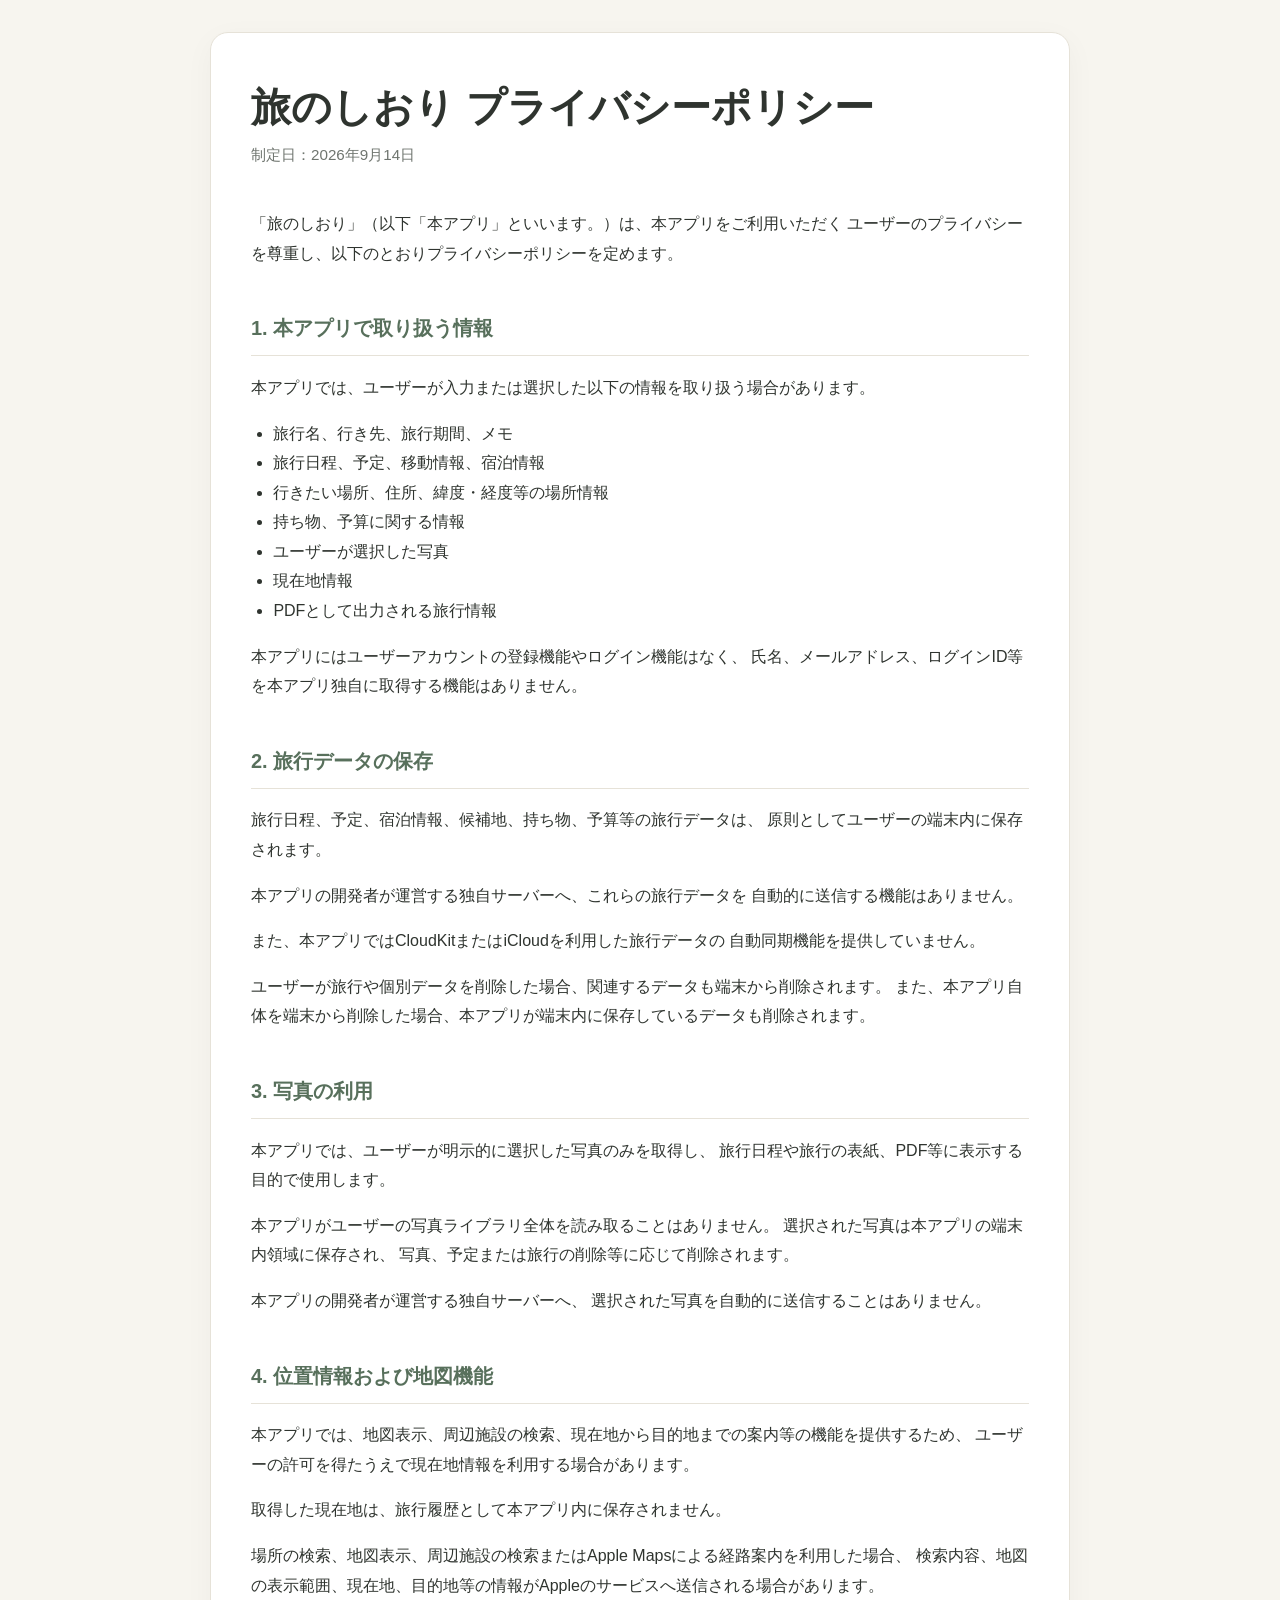
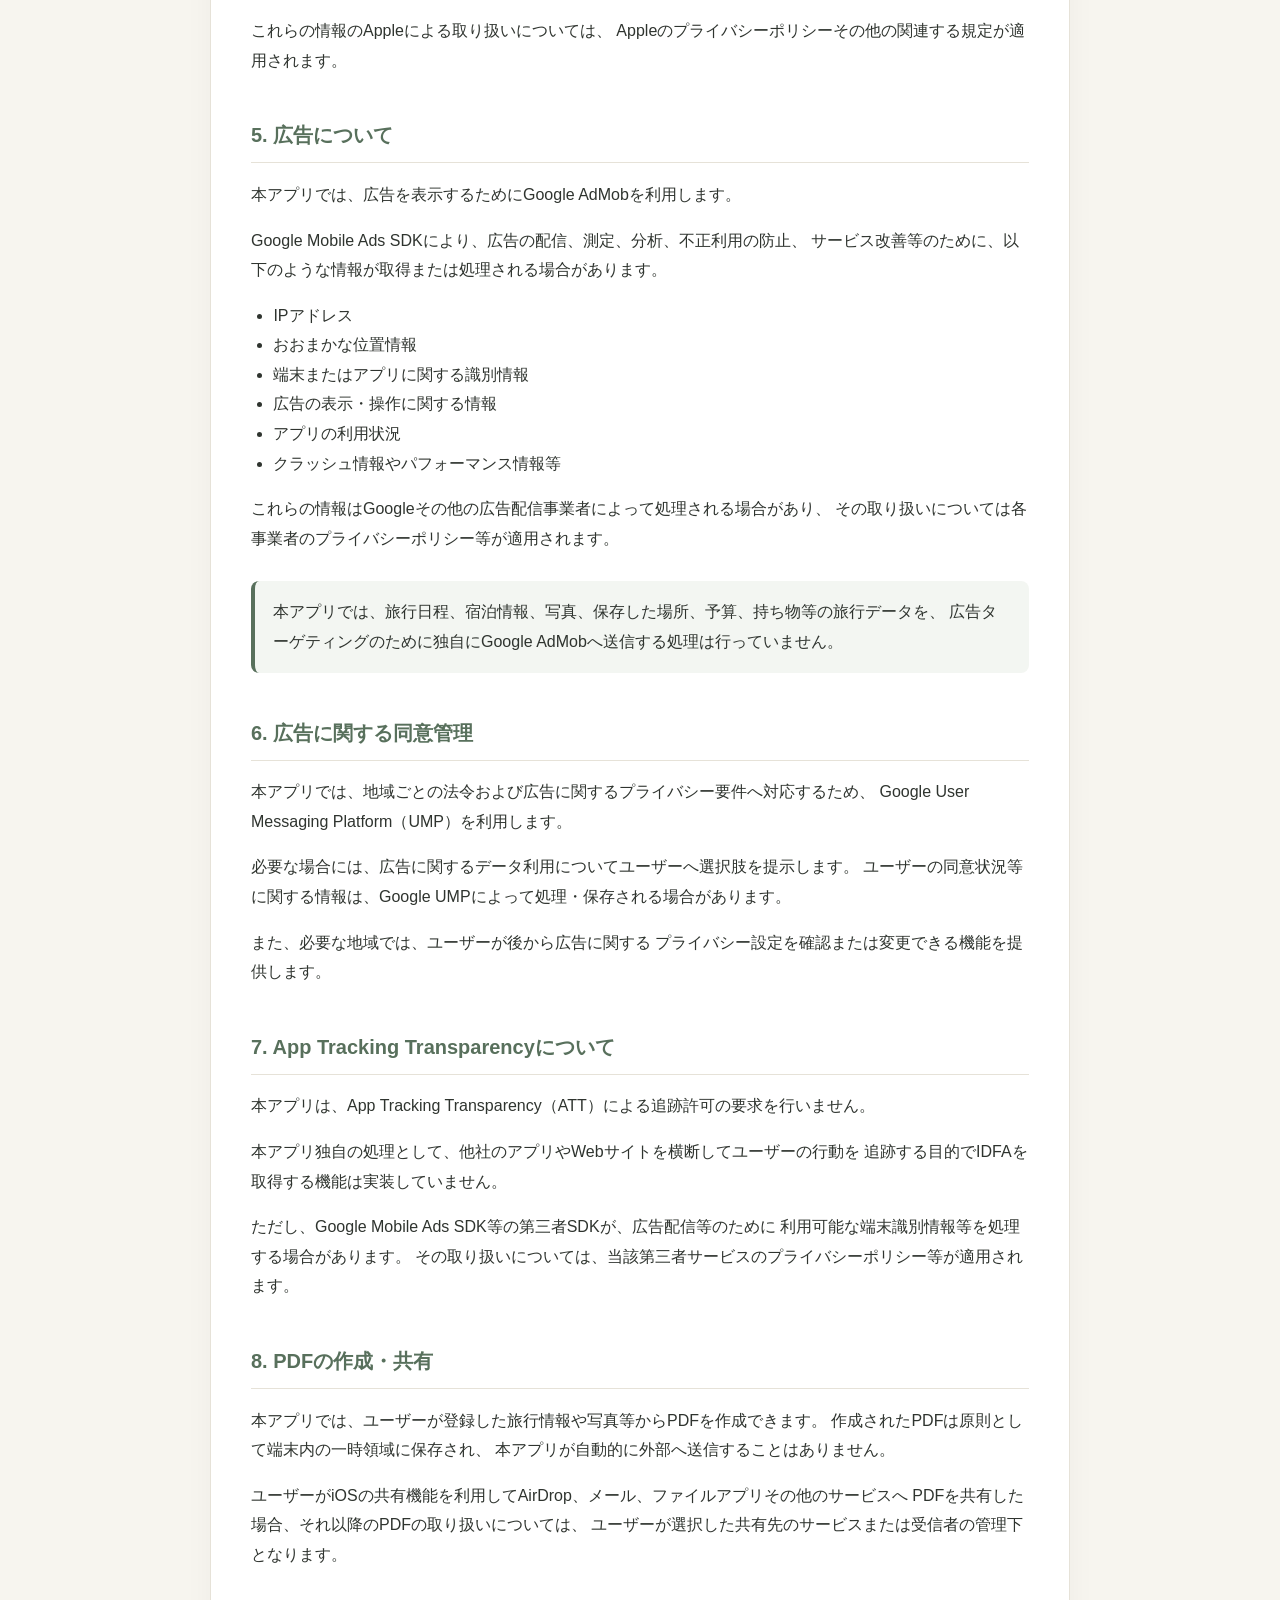
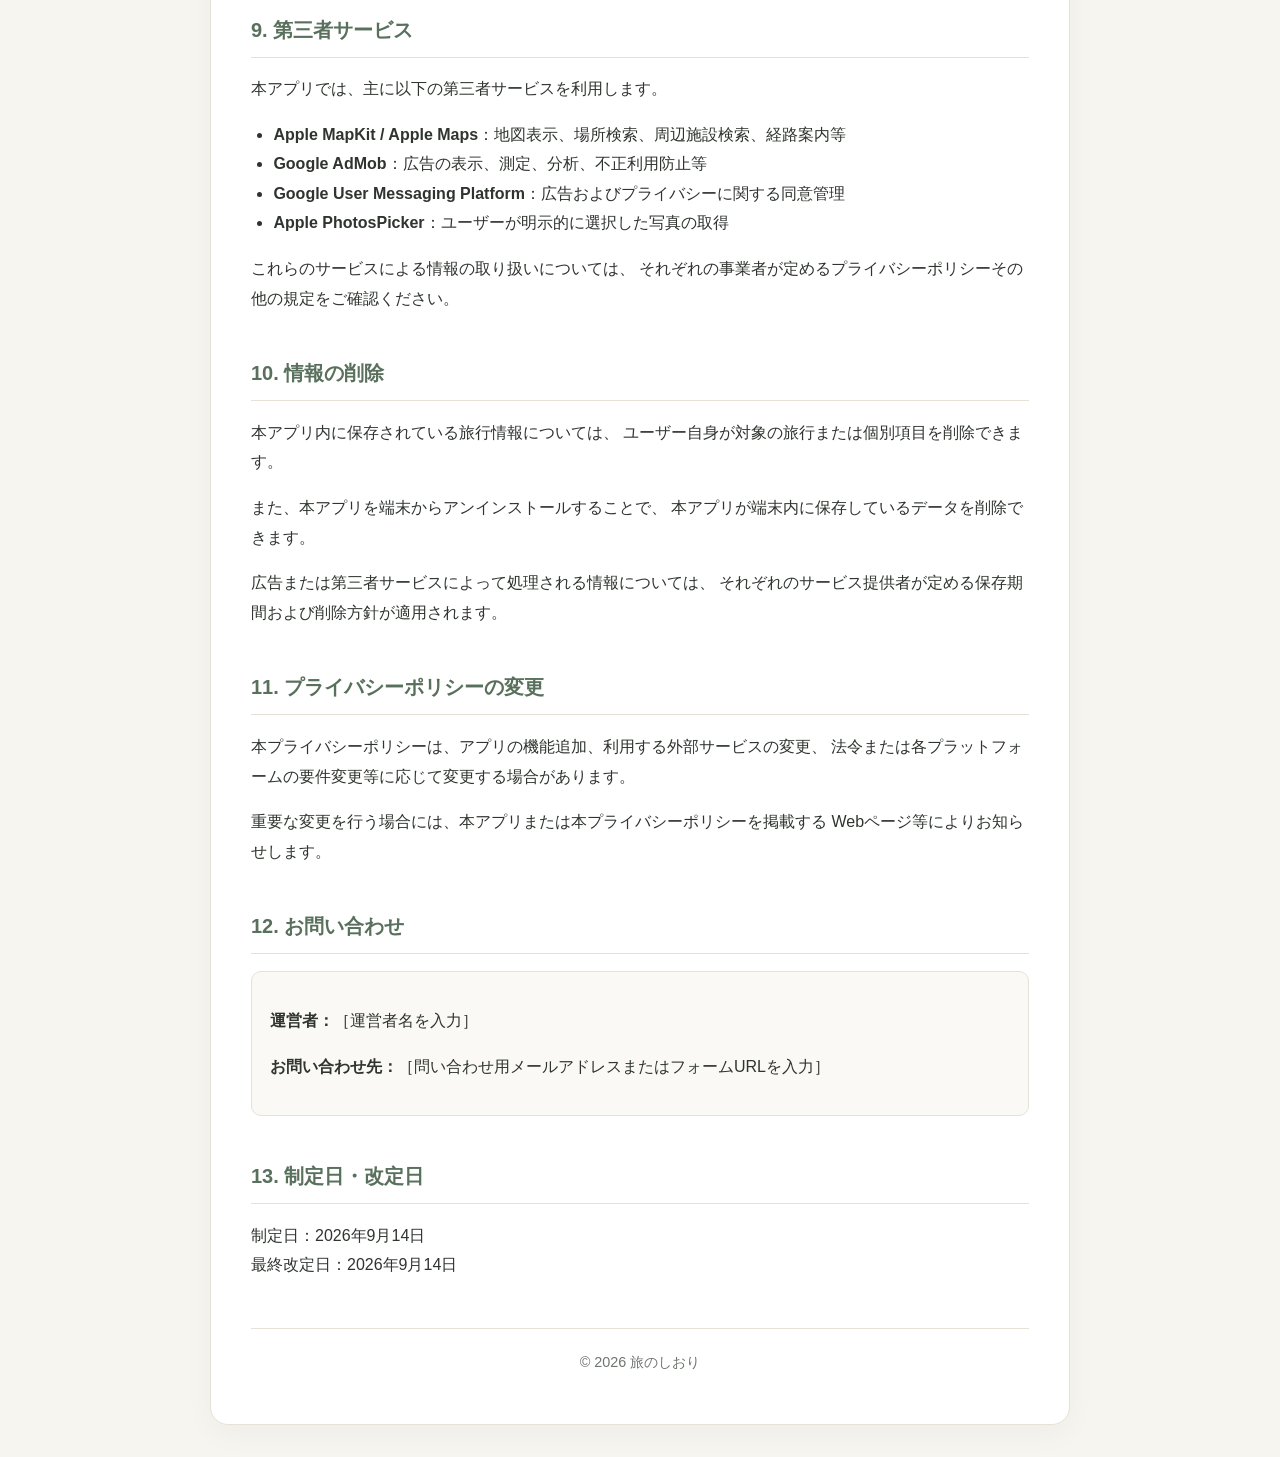
==== index.html @ a2cb7fc1 "Rename indx.html to index.html" ====
<!DOCTYPE html>
<html lang="ja">
<head>
  <meta charset="UTF-8" />
  <meta name="viewport" content="width=device-width, initial-scale=1.0" />
  <meta name="description" content="旅のしおり プライバシーポリシー" />
  <title>旅のしおり - プライバシーポリシー</title>
  <style>
    :root {
      --bg: #f7f5ef;
      --paper: #ffffff;
      --text: #2f342f;
      --muted: #6f756f;
      --accent: #58705c;
      --border: #e6e2d8;
    }

    * {
      box-sizing: border-box;
    }

    body {
      margin: 0;
      padding: 32px 16px;
      background: var(--bg);
      color: var(--text);
      font-family:
        -apple-system, BlinkMacSystemFont, "Hiragino Sans", "Yu Gothic",
        "YuGothic", "Noto Sans JP", sans-serif;
      line-height: 1.85;
    }

    main {
      max-width: 860px;
      margin: 0 auto;
      padding: 48px 40px;
      background: var(--paper);
      border: 1px solid var(--border);
      border-radius: 18px;
      box-shadow: 0 8px 30px rgba(0, 0, 0, 0.04);
    }

    h1 {
      margin-top: 0;
      margin-bottom: 8px;
      font-size: clamp(1.8rem, 4vw, 2.5rem);
      line-height: 1.3;
    }

    .subtitle {
      margin-top: 0;
      margin-bottom: 40px;
      color: var(--muted);
      font-size: 0.95rem;
    }

    h2 {
      margin-top: 42px;
      padding-bottom: 8px;
      border-bottom: 1px solid var(--border);
      color: var(--accent);
      font-size: 1.25rem;
    }

    p, li {
      font-size: 1rem;
    }

    ul {
      padding-left: 1.4rem;
    }

    .notice {
      margin: 28px 0;
      padding: 16px 18px;
      background: #f3f6f2;
      border-left: 4px solid var(--accent);
      border-radius: 8px;
    }

    .contact {
      padding: 18px;
      background: #faf9f6;
      border: 1px solid var(--border);
      border-radius: 10px;
    }

    footer {
      margin-top: 48px;
      padding-top: 20px;
      border-top: 1px solid var(--border);
      color: var(--muted);
      font-size: 0.9rem;
      text-align: center;
    }

    a {
      color: var(--accent);
      overflow-wrap: anywhere;
    }

    @media (max-width: 640px) {
      body {
        padding: 0;
        background: var(--paper);
      }

      main {
        padding: 32px 20px;
        border: none;
        border-radius: 0;
        box-shadow: none;
      }
    }
  </style>
</head>
<body>
  <main>
    <h1>旅のしおり プライバシーポリシー</h1>
    <p class="subtitle">制定日：2026年9月14日</p>

    <p>
      「旅のしおり」（以下「本アプリ」といいます。）は、本アプリをご利用いただく
      ユーザーのプライバシーを尊重し、以下のとおりプライバシーポリシーを定めます。
    </p>

    <h2>1. 本アプリで取り扱う情報</h2>
    <p>本アプリでは、ユーザーが入力または選択した以下の情報を取り扱う場合があります。</p>
    <ul>
      <li>旅行名、行き先、旅行期間、メモ</li>
      <li>旅行日程、予定、移動情報、宿泊情報</li>
      <li>行きたい場所、住所、緯度・経度等の場所情報</li>
      <li>持ち物、予算に関する情報</li>
      <li>ユーザーが選択した写真</li>
      <li>現在地情報</li>
      <li>PDFとして出力される旅行情報</li>
    </ul>
    <p>
      本アプリにはユーザーアカウントの登録機能やログイン機能はなく、
      氏名、メールアドレス、ログインID等を本アプリ独自に取得する機能はありません。
    </p>

    <h2>2. 旅行データの保存</h2>
    <p>
      旅行日程、予定、宿泊情報、候補地、持ち物、予算等の旅行データは、
      原則としてユーザーの端末内に保存されます。
    </p>
    <p>
      本アプリの開発者が運営する独自サーバーへ、これらの旅行データを
      自動的に送信する機能はありません。
    </p>
    <p>
      また、本アプリではCloudKitまたはiCloudを利用した旅行データの
      自動同期機能を提供していません。
    </p>
    <p>
      ユーザーが旅行や個別データを削除した場合、関連するデータも端末から削除されます。
      また、本アプリ自体を端末から削除した場合、本アプリが端末内に保存しているデータも削除されます。
    </p>

    <h2>3. 写真の利用</h2>
    <p>
      本アプリでは、ユーザーが明示的に選択した写真のみを取得し、
      旅行日程や旅行の表紙、PDF等に表示する目的で使用します。
    </p>
    <p>
      本アプリがユーザーの写真ライブラリ全体を読み取ることはありません。
      選択された写真は本アプリの端末内領域に保存され、
      写真、予定または旅行の削除等に応じて削除されます。
    </p>
    <p>
      本アプリの開発者が運営する独自サーバーへ、
      選択された写真を自動的に送信することはありません。
    </p>

    <h2>4. 位置情報および地図機能</h2>
    <p>
      本アプリでは、地図表示、周辺施設の検索、現在地から目的地までの案内等の機能を提供するため、
      ユーザーの許可を得たうえで現在地情報を利用する場合があります。
    </p>
    <p>
      取得した現在地は、旅行履歴として本アプリ内に保存されません。
    </p>
    <p>
      場所の検索、地図表示、周辺施設の検索またはApple Mapsによる経路案内を利用した場合、
      検索内容、地図の表示範囲、現在地、目的地等の情報がAppleのサービスへ送信される場合があります。
    </p>
    <p>
      これらの情報のAppleによる取り扱いについては、
      Appleのプライバシーポリシーその他の関連する規定が適用されます。
    </p>

    <h2>5. 広告について</h2>
    <p>
      本アプリでは、広告を表示するためにGoogle AdMobを利用します。
    </p>
    <p>
      Google Mobile Ads SDKにより、広告の配信、測定、分析、不正利用の防止、
      サービス改善等のために、以下のような情報が取得または処理される場合があります。
    </p>
    <ul>
      <li>IPアドレス</li>
      <li>おおまかな位置情報</li>
      <li>端末またはアプリに関する識別情報</li>
      <li>広告の表示・操作に関する情報</li>
      <li>アプリの利用状況</li>
      <li>クラッシュ情報やパフォーマンス情報等</li>
    </ul>
    <p>
      これらの情報はGoogleその他の広告配信事業者によって処理される場合があり、
      その取り扱いについては各事業者のプライバシーポリシー等が適用されます。
    </p>

    <div class="notice">
      本アプリでは、旅行日程、宿泊情報、写真、保存した場所、予算、持ち物等の旅行データを、
      広告ターゲティングのために独自にGoogle AdMobへ送信する処理は行っていません。
    </div>

    <h2>6. 広告に関する同意管理</h2>
    <p>
      本アプリでは、地域ごとの法令および広告に関するプライバシー要件へ対応するため、
      Google User Messaging Platform（UMP）を利用します。
    </p>
    <p>
      必要な場合には、広告に関するデータ利用についてユーザーへ選択肢を提示します。
      ユーザーの同意状況等に関する情報は、Google UMPによって処理・保存される場合があります。
    </p>
    <p>
      また、必要な地域では、ユーザーが後から広告に関する
      プライバシー設定を確認または変更できる機能を提供します。
    </p>

    <h2>7. App Tracking Transparencyについて</h2>
    <p>
      本アプリは、App Tracking Transparency（ATT）による追跡許可の要求を行いません。
    </p>
    <p>
      本アプリ独自の処理として、他社のアプリやWebサイトを横断してユーザーの行動を
      追跡する目的でIDFAを取得する機能は実装していません。
    </p>
    <p>
      ただし、Google Mobile Ads SDK等の第三者SDKが、広告配信等のために
      利用可能な端末識別情報等を処理する場合があります。
      その取り扱いについては、当該第三者サービスのプライバシーポリシー等が適用されます。
    </p>

    <h2>8. PDFの作成・共有</h2>
    <p>
      本アプリでは、ユーザーが登録した旅行情報や写真等からPDFを作成できます。
      作成されたPDFは原則として端末内の一時領域に保存され、
      本アプリが自動的に外部へ送信することはありません。
    </p>
    <p>
      ユーザーがiOSの共有機能を利用してAirDrop、メール、ファイルアプリその他のサービスへ
      PDFを共有した場合、それ以降のPDFの取り扱いについては、
      ユーザーが選択した共有先のサービスまたは受信者の管理下となります。
    </p>

    <h2>9. 第三者サービス</h2>
    <p>本アプリでは、主に以下の第三者サービスを利用します。</p>
    <ul>
      <li><strong>Apple MapKit / Apple Maps</strong>：地図表示、場所検索、周辺施設検索、経路案内等</li>
      <li><strong>Google AdMob</strong>：広告の表示、測定、分析、不正利用防止等</li>
      <li><strong>Google User Messaging Platform</strong>：広告およびプライバシーに関する同意管理</li>
      <li><strong>Apple PhotosPicker</strong>：ユーザーが明示的に選択した写真の取得</li>
    </ul>
    <p>
      これらのサービスによる情報の取り扱いについては、
      それぞれの事業者が定めるプライバシーポリシーその他の規定をご確認ください。
    </p>

    <h2>10. 情報の削除</h2>
    <p>
      本アプリ内に保存されている旅行情報については、
      ユーザー自身が対象の旅行または個別項目を削除できます。
    </p>
    <p>
      また、本アプリを端末からアンインストールすることで、
      本アプリが端末内に保存しているデータを削除できます。
    </p>
    <p>
      広告または第三者サービスによって処理される情報については、
      それぞれのサービス提供者が定める保存期間および削除方針が適用されます。
    </p>

    <h2>11. プライバシーポリシーの変更</h2>
    <p>
      本プライバシーポリシーは、アプリの機能追加、利用する外部サービスの変更、
      法令または各プラットフォームの要件変更等に応じて変更する場合があります。
    </p>
    <p>
      重要な変更を行う場合には、本アプリまたは本プライバシーポリシーを掲載する
      Webページ等によりお知らせします。
    </p>

    <h2>12. お問い合わせ</h2>
    <div class="contact">
      <p><strong>運営者：</strong>［運営者名を入力］</p>
      <p><strong>お問い合わせ先：</strong>［問い合わせ用メールアドレスまたはフォームURLを入力］</p>
    </div>

    <h2>13. 制定日・改定日</h2>
    <p>
      制定日：2026年9月14日<br />
      最終改定日：2026年9月14日
    </p>

    <footer>
      © 2026 旅のしおり
    </footer>
  </main>
</body>
</html>
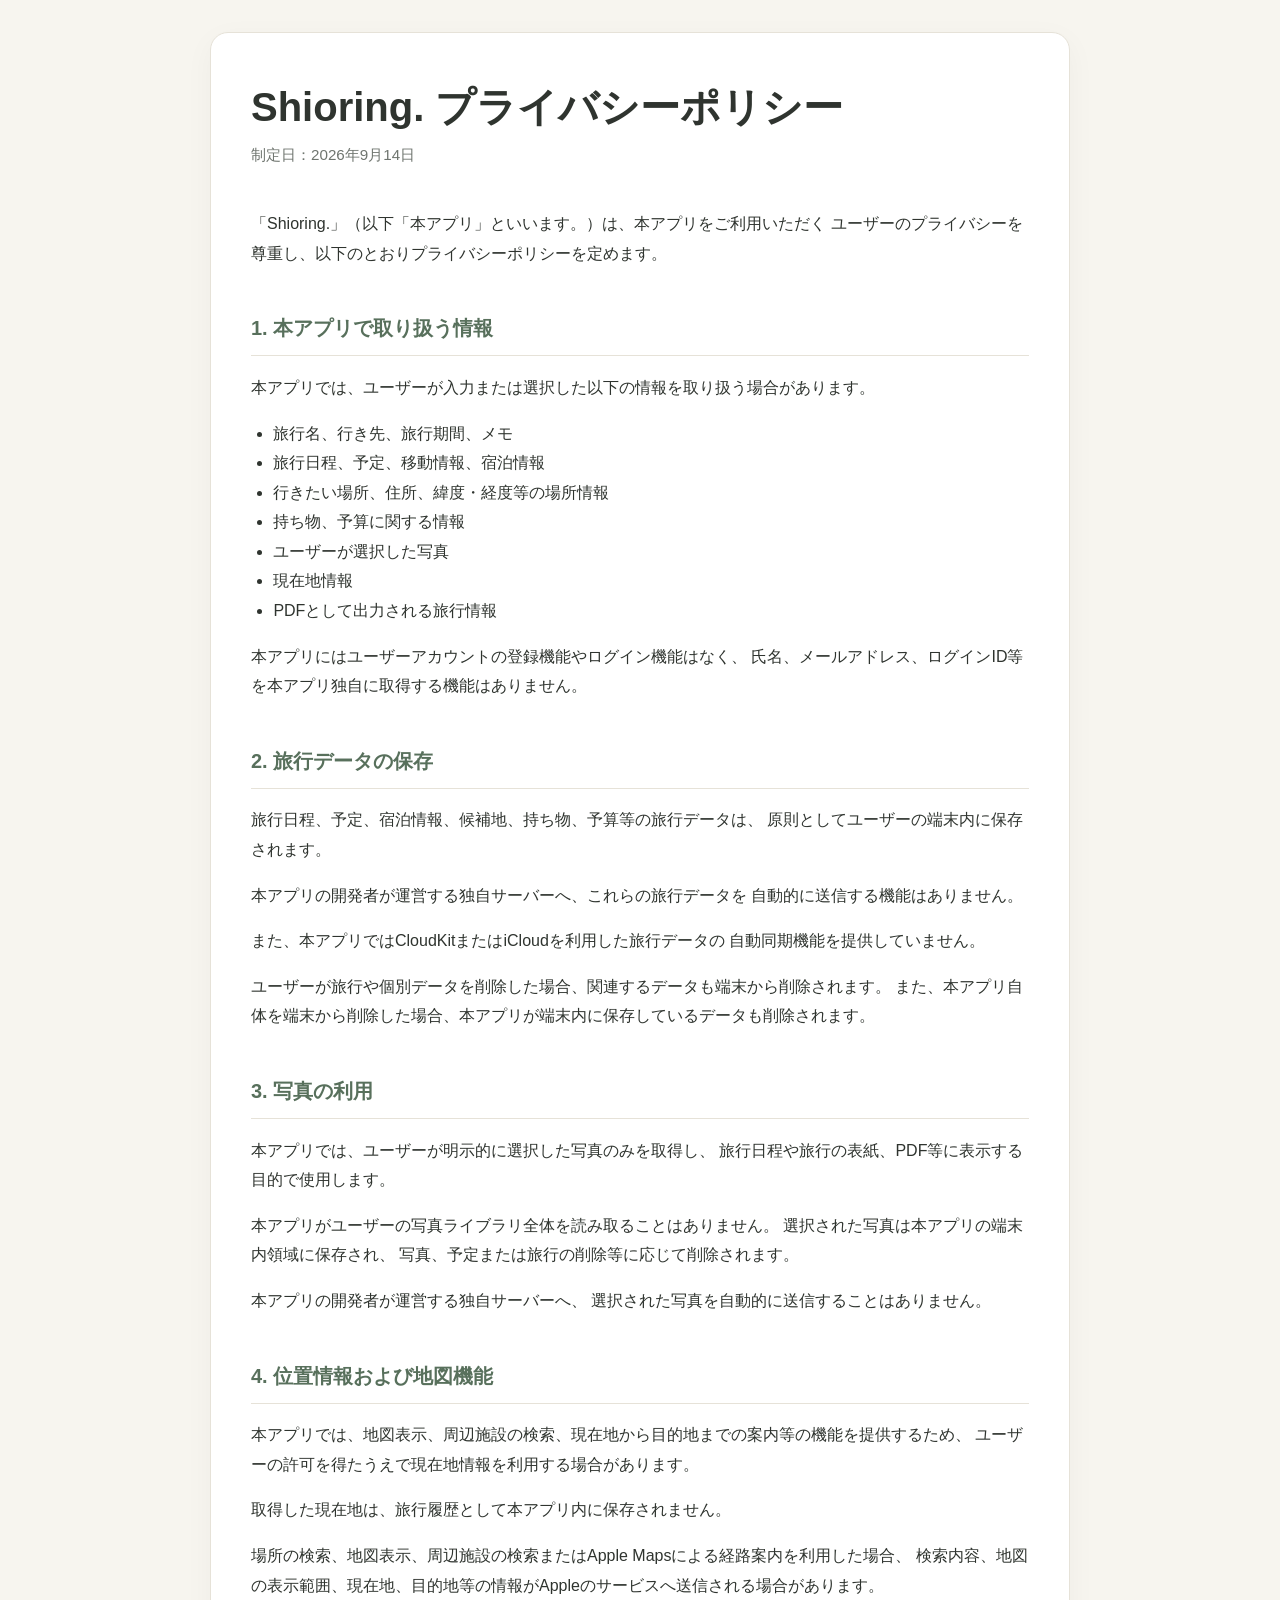
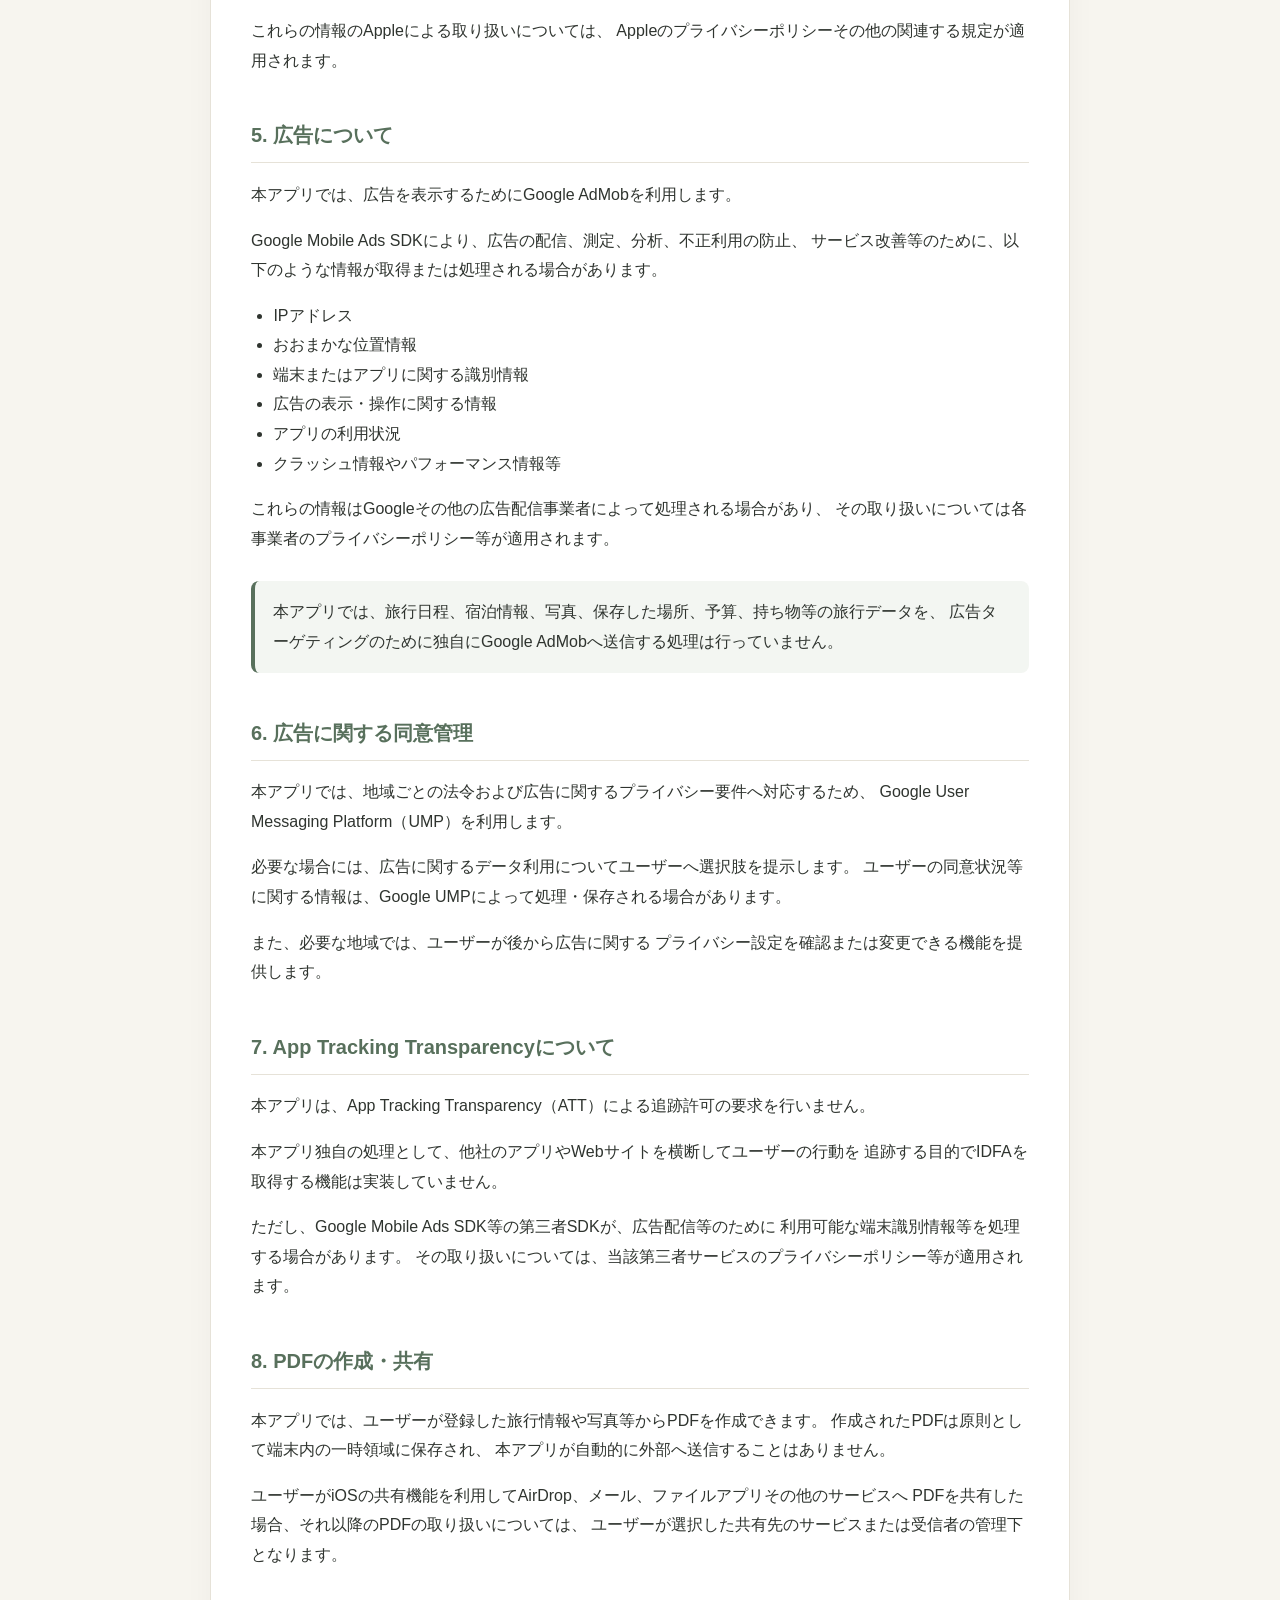
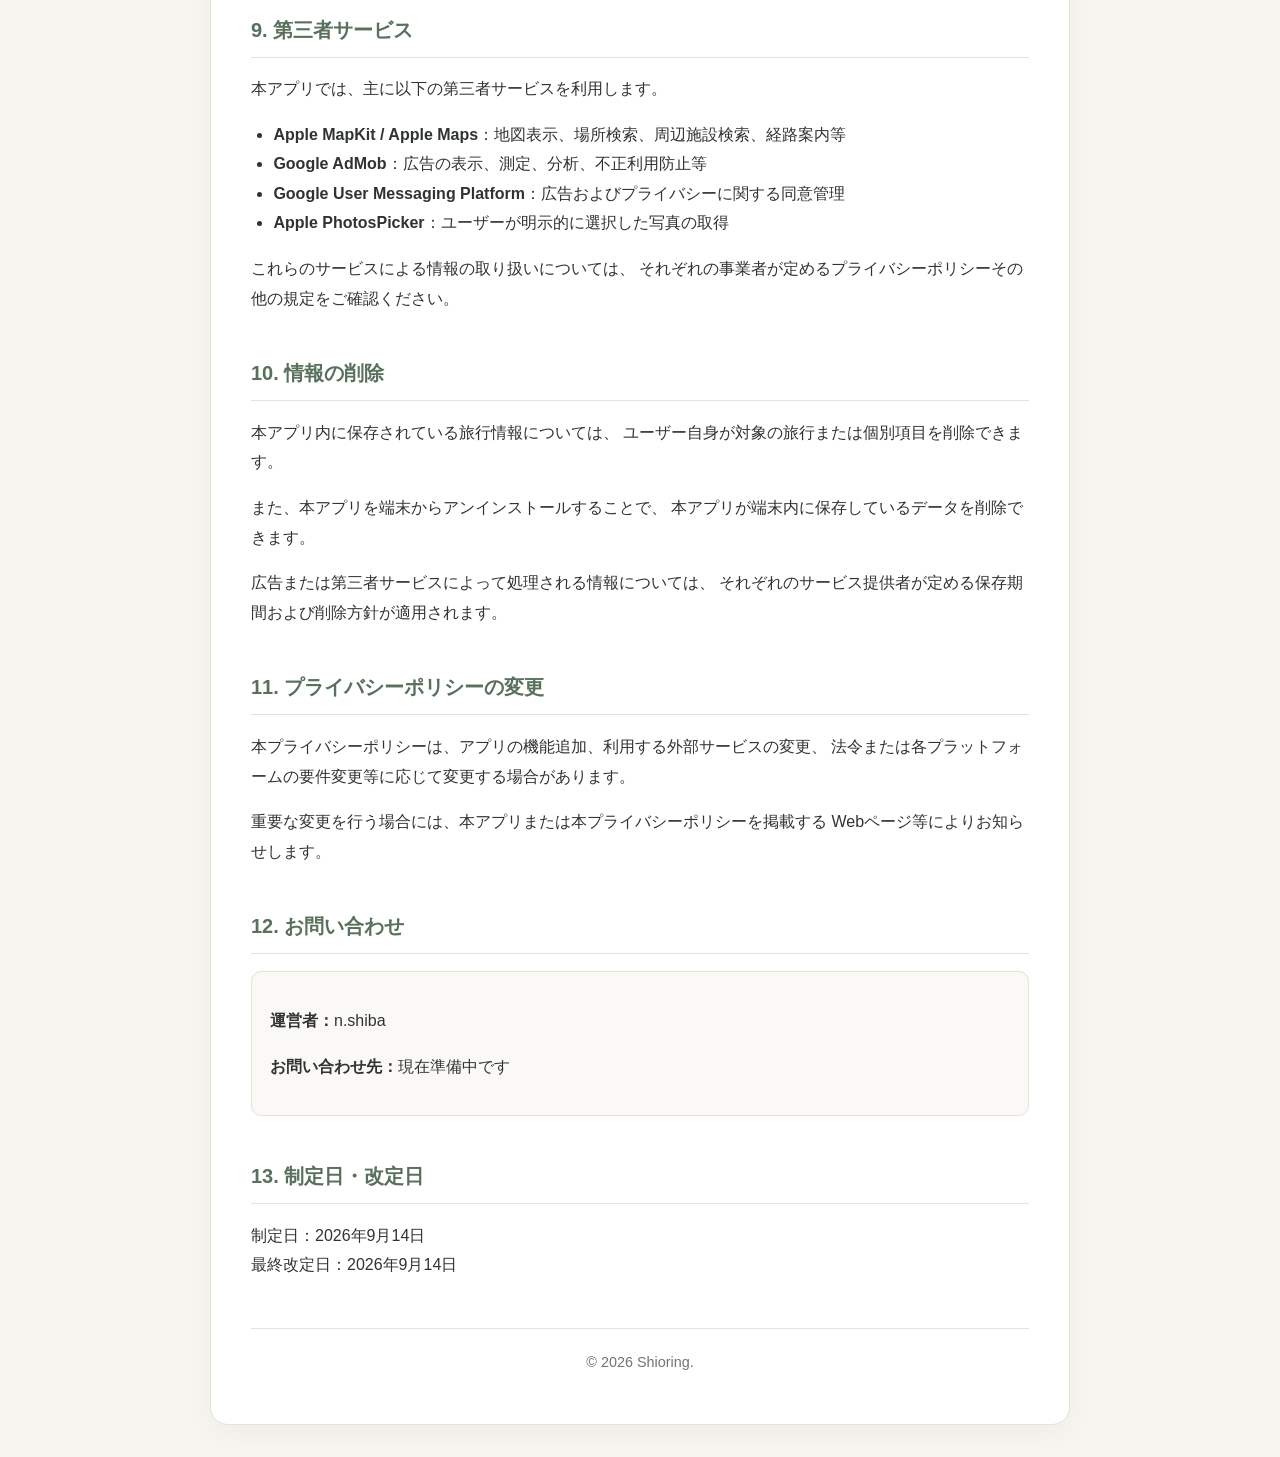
==== commit a94bdc5d: "Update index.html" ====
--- a/index.html
+++ b/index.html
@@ -3,8 +3,8 @@
 <head>
   <meta charset="UTF-8" />
   <meta name="viewport" content="width=device-width, initial-scale=1.0" />
-  <meta name="description" content="旅のしおり プライバシーポリシー" />
-  <title>旅のしおり - プライバシーポリシー</title>
+  <meta name="description" content="Shioring. プライバシーポリシー" />
+  <title>Shioring. - プライバシーポリシー</title>
   <style>
     :root {
       --bg: #f7f5ef;
@@ -116,11 +116,11 @@
 </head>
 <body>
   <main>
-    <h1>旅のしおり プライバシーポリシー</h1>
+    <h1>Shioring. プライバシーポリシー</h1>
     <p class="subtitle">制定日：2026年9月14日</p>
 
     <p>
-      「旅のしおり」（以下「本アプリ」といいます。）は、本アプリをご利用いただく
+      「Shioring.」（以下「本アプリ」といいます。）は、本アプリをご利用いただく
       ユーザーのプライバシーを尊重し、以下のとおりプライバシーポリシーを定めます。
     </p>
 
@@ -295,8 +295,8 @@
 
     <h2>12. お問い合わせ</h2>
     <div class="contact">
-      <p><strong>運営者：</strong>［運営者名を入力］</p>
-      <p><strong>お問い合わせ先：</strong>［問い合わせ用メールアドレスまたはフォームURLを入力］</p>
+      <p><strong>運営者：</strong>n.shiba</p>
+      <p><strong>お問い合わせ先：</strong>現在準備中です</p>
     </div>
 
     <h2>13. 制定日・改定日</h2>
@@ -306,7 +306,7 @@
     </p>
 
     <footer>
-      © 2026 旅のしおり
+      © 2026 Shioring.
     </footer>
   </main>
 </body>
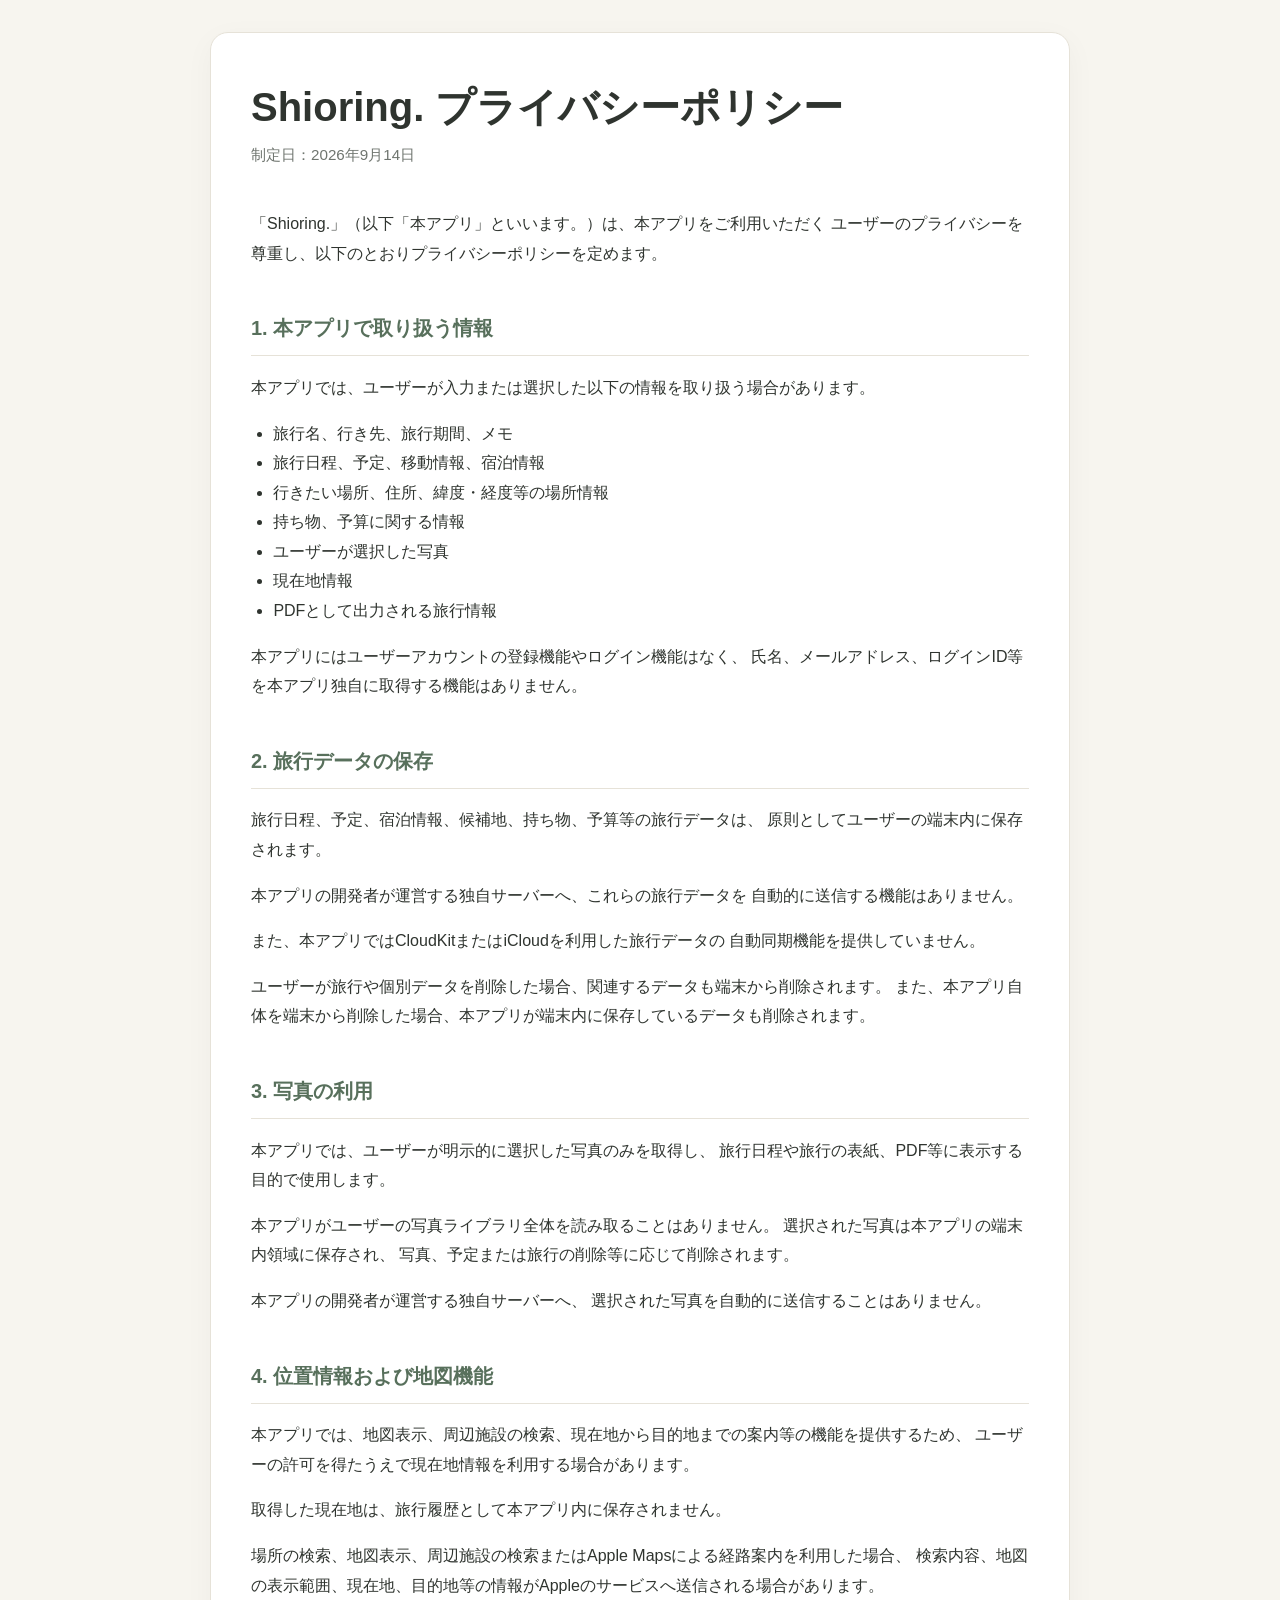
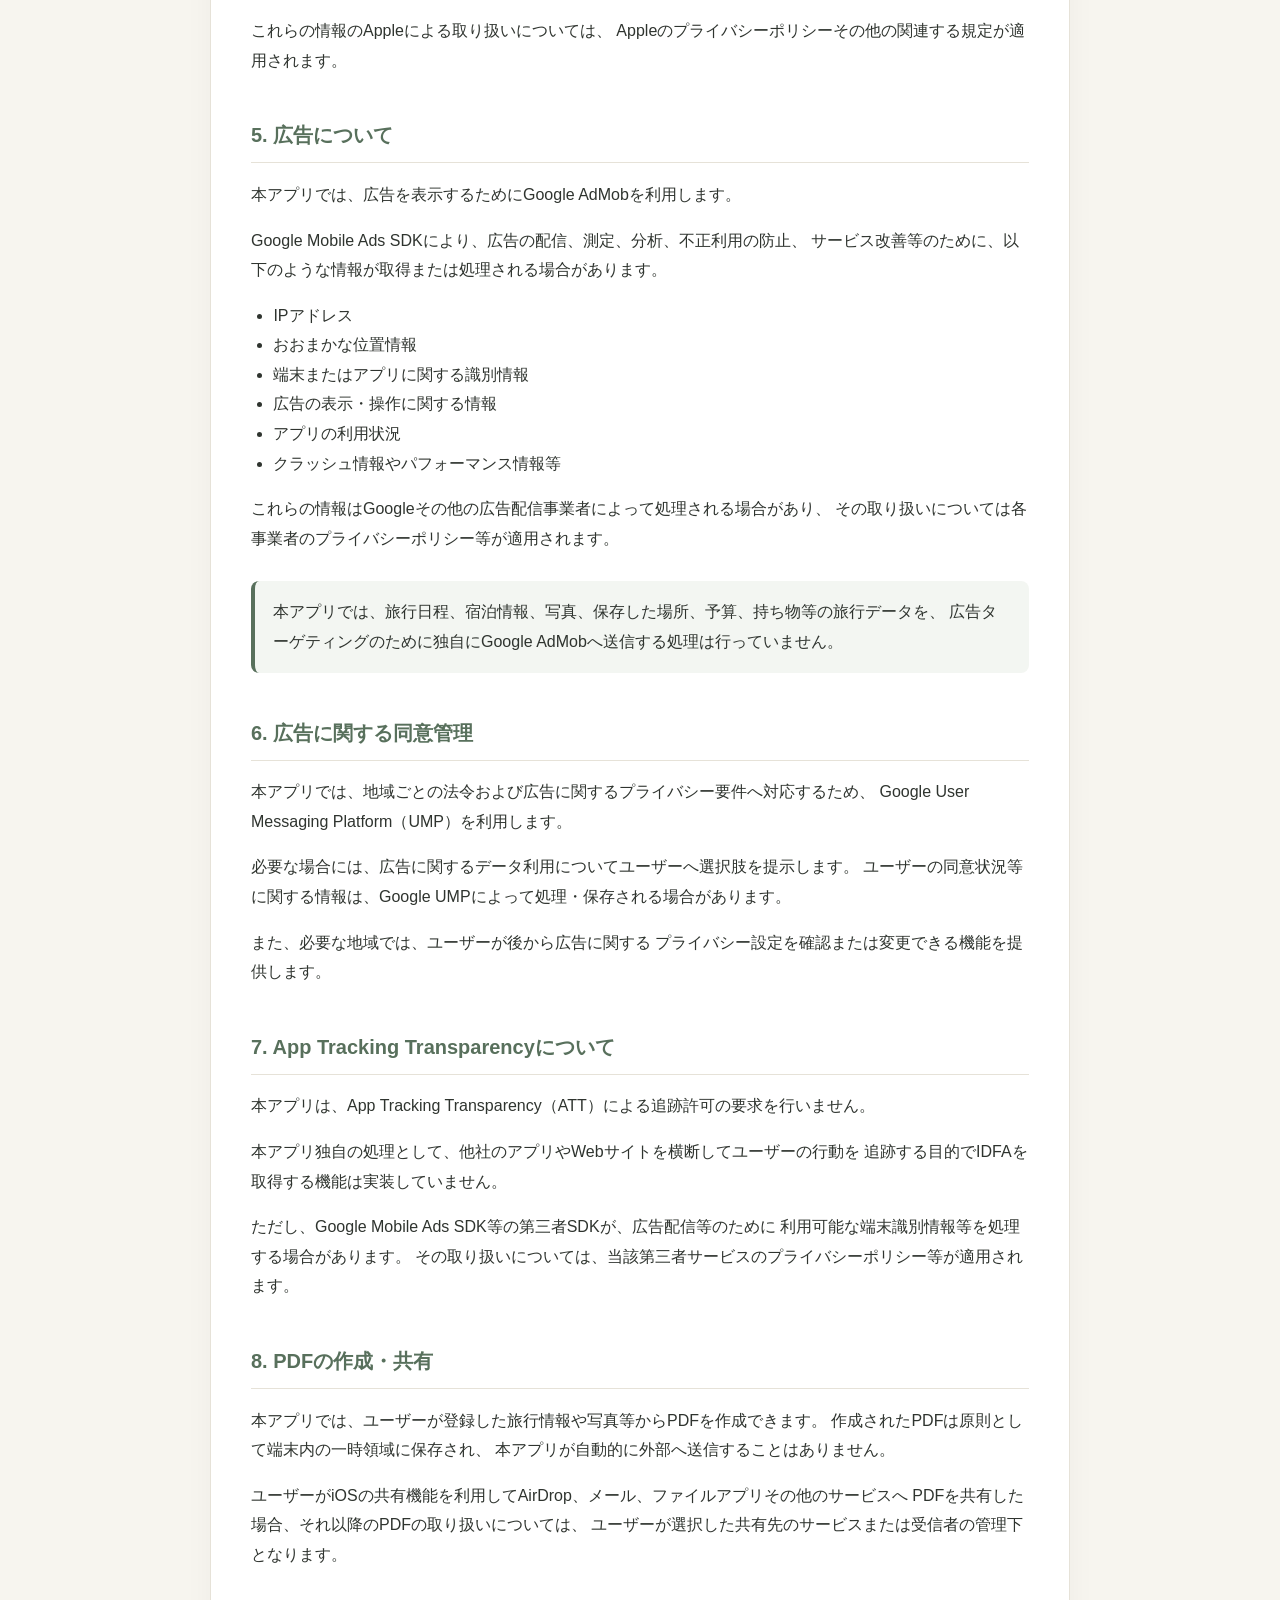
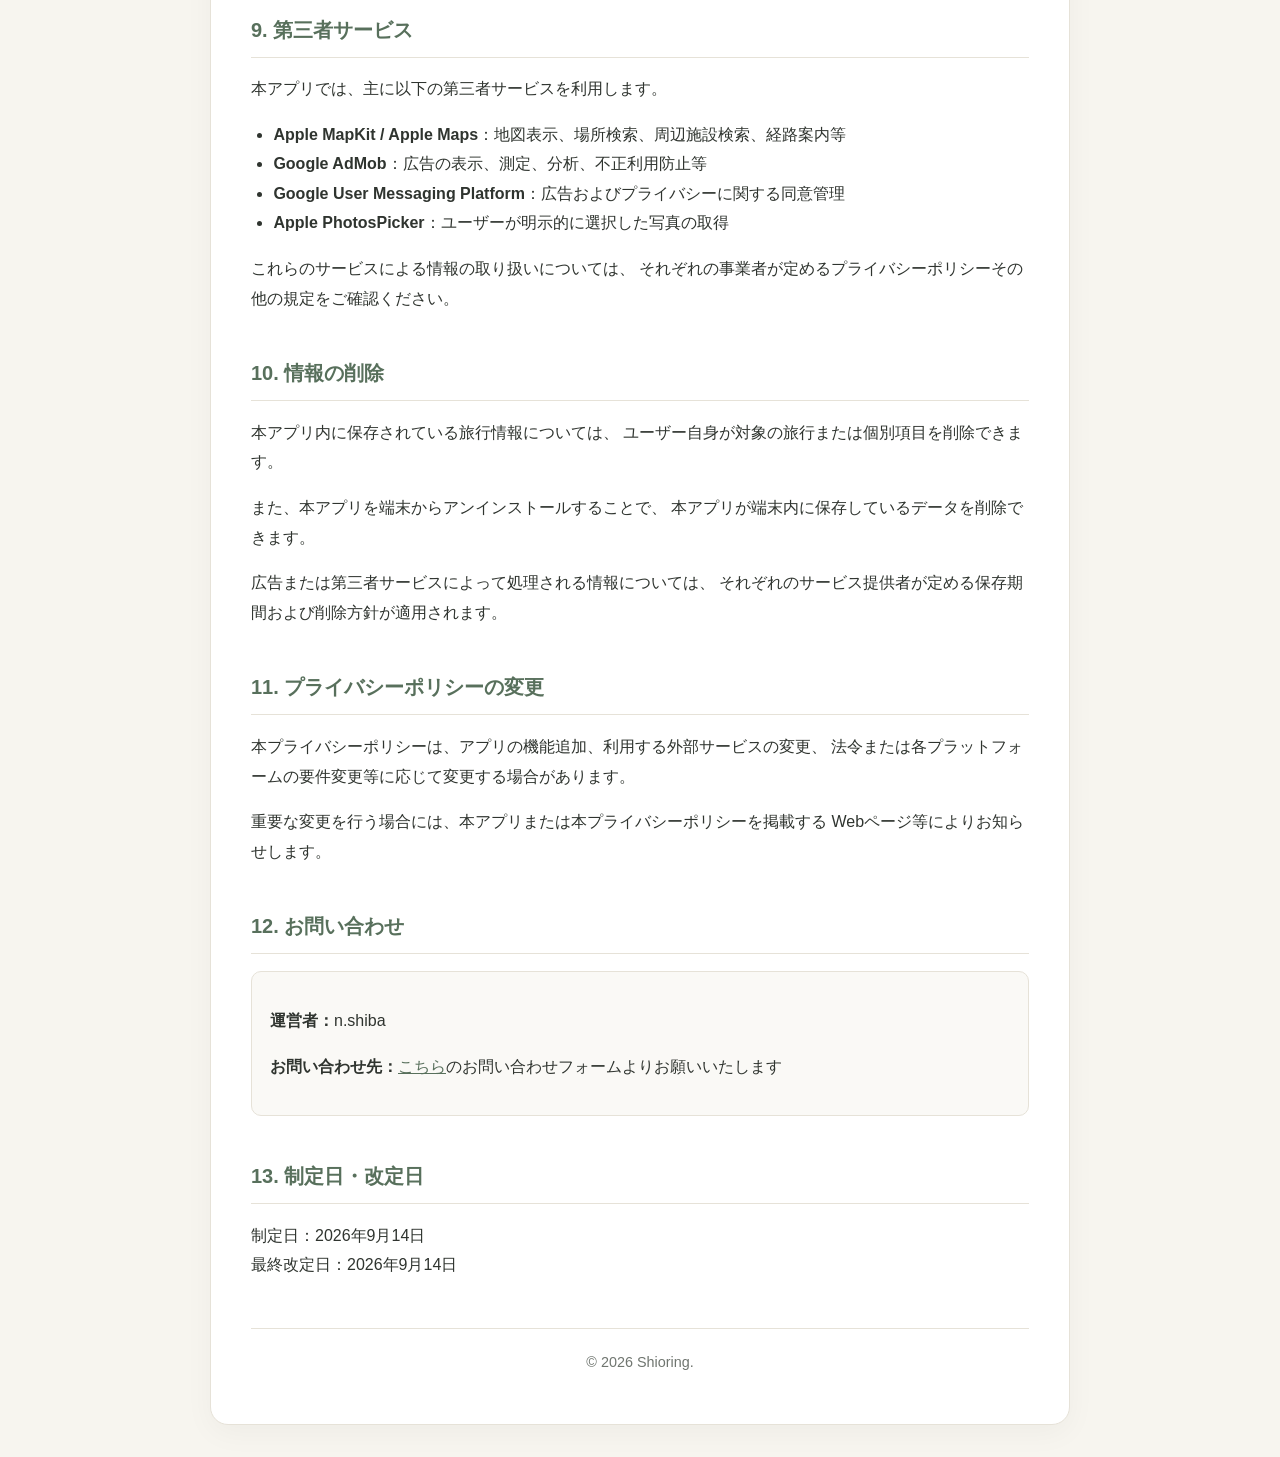
==== commit 7c8db1b2: "Update index.html" ====
--- a/index.html
+++ b/index.html
@@ -296,7 +296,7 @@
     <h2>12. お問い合わせ</h2>
     <div class="contact">
       <p><strong>運営者：</strong>n.shiba</p>
-      <p><strong>お問い合わせ先：</strong>現在準備中です</p>
+      <p><strong>お問い合わせ先：</strong><a href = "https://forms.gle/FpGztPyjctVfesUS7">こちら</a>のお問い合わせフォームよりお願いいたします</p>
     </div>
 
     <h2>13. 制定日・改定日</h2>
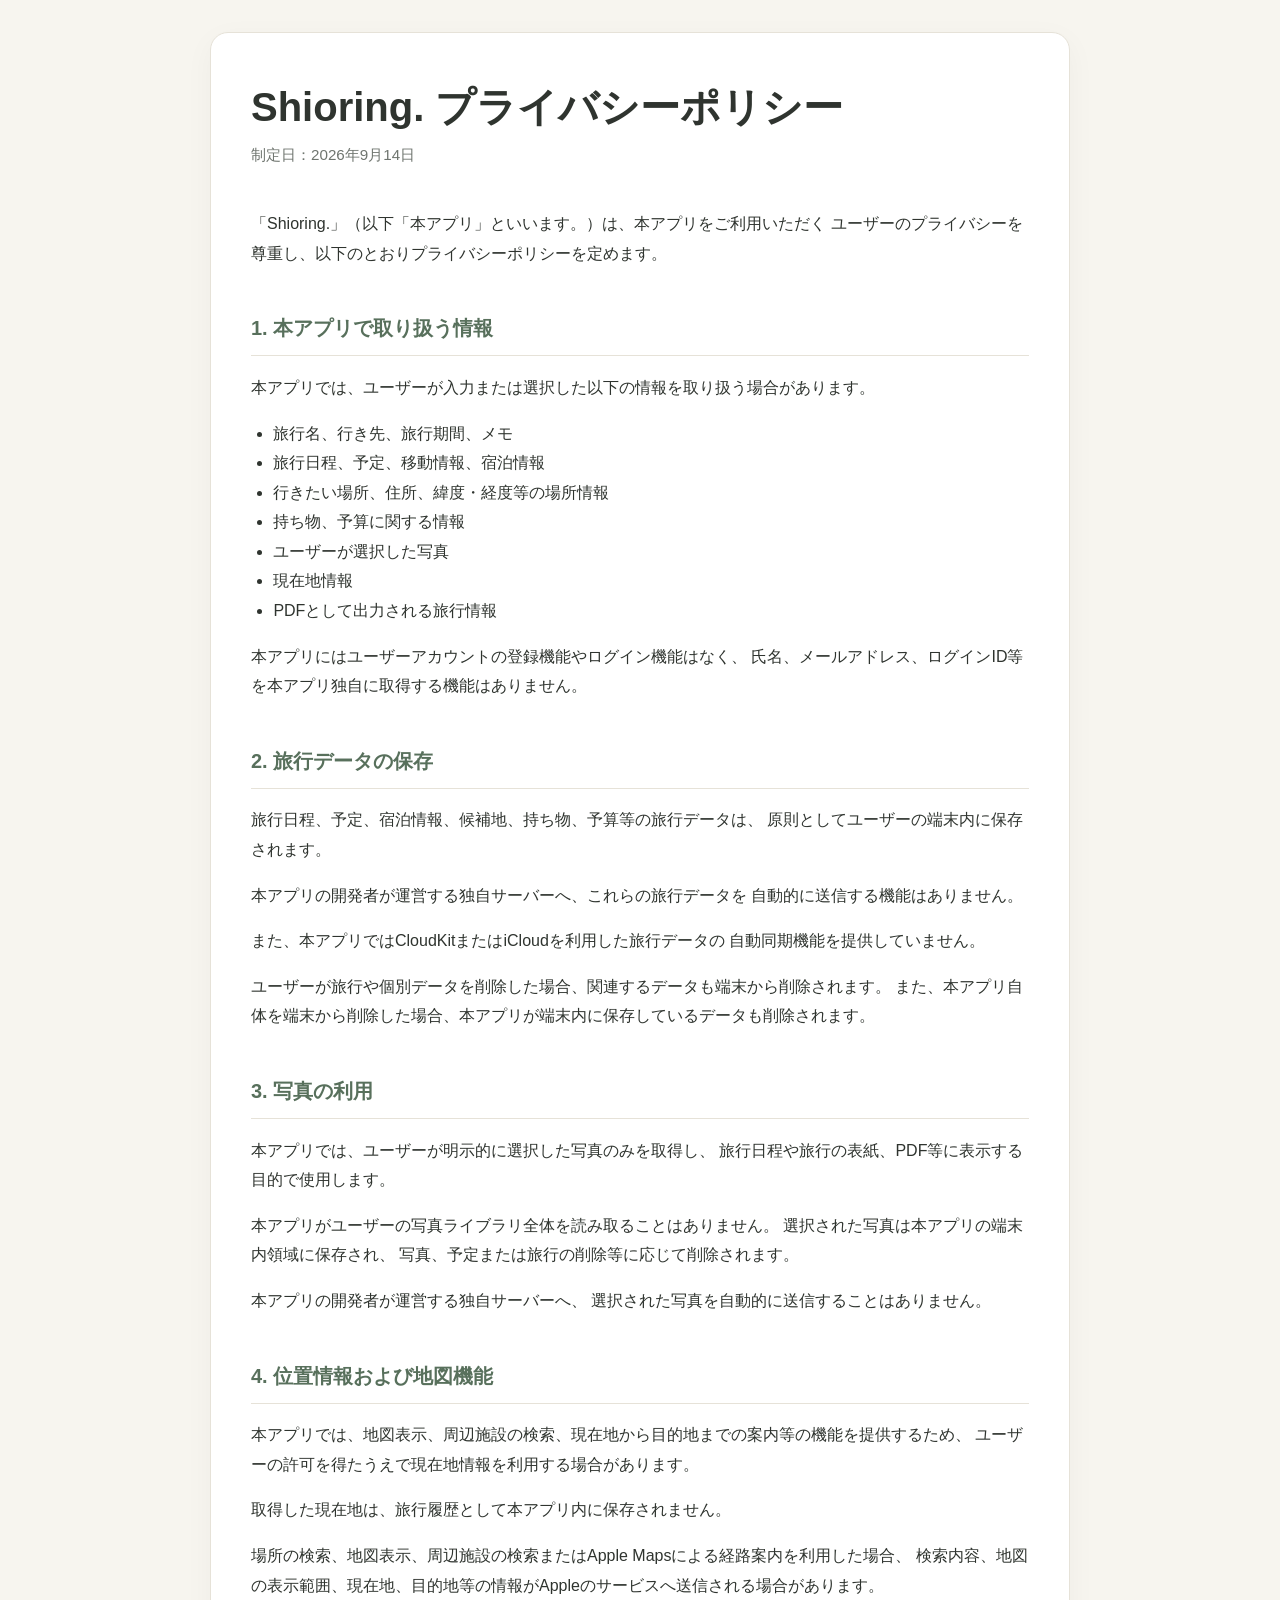
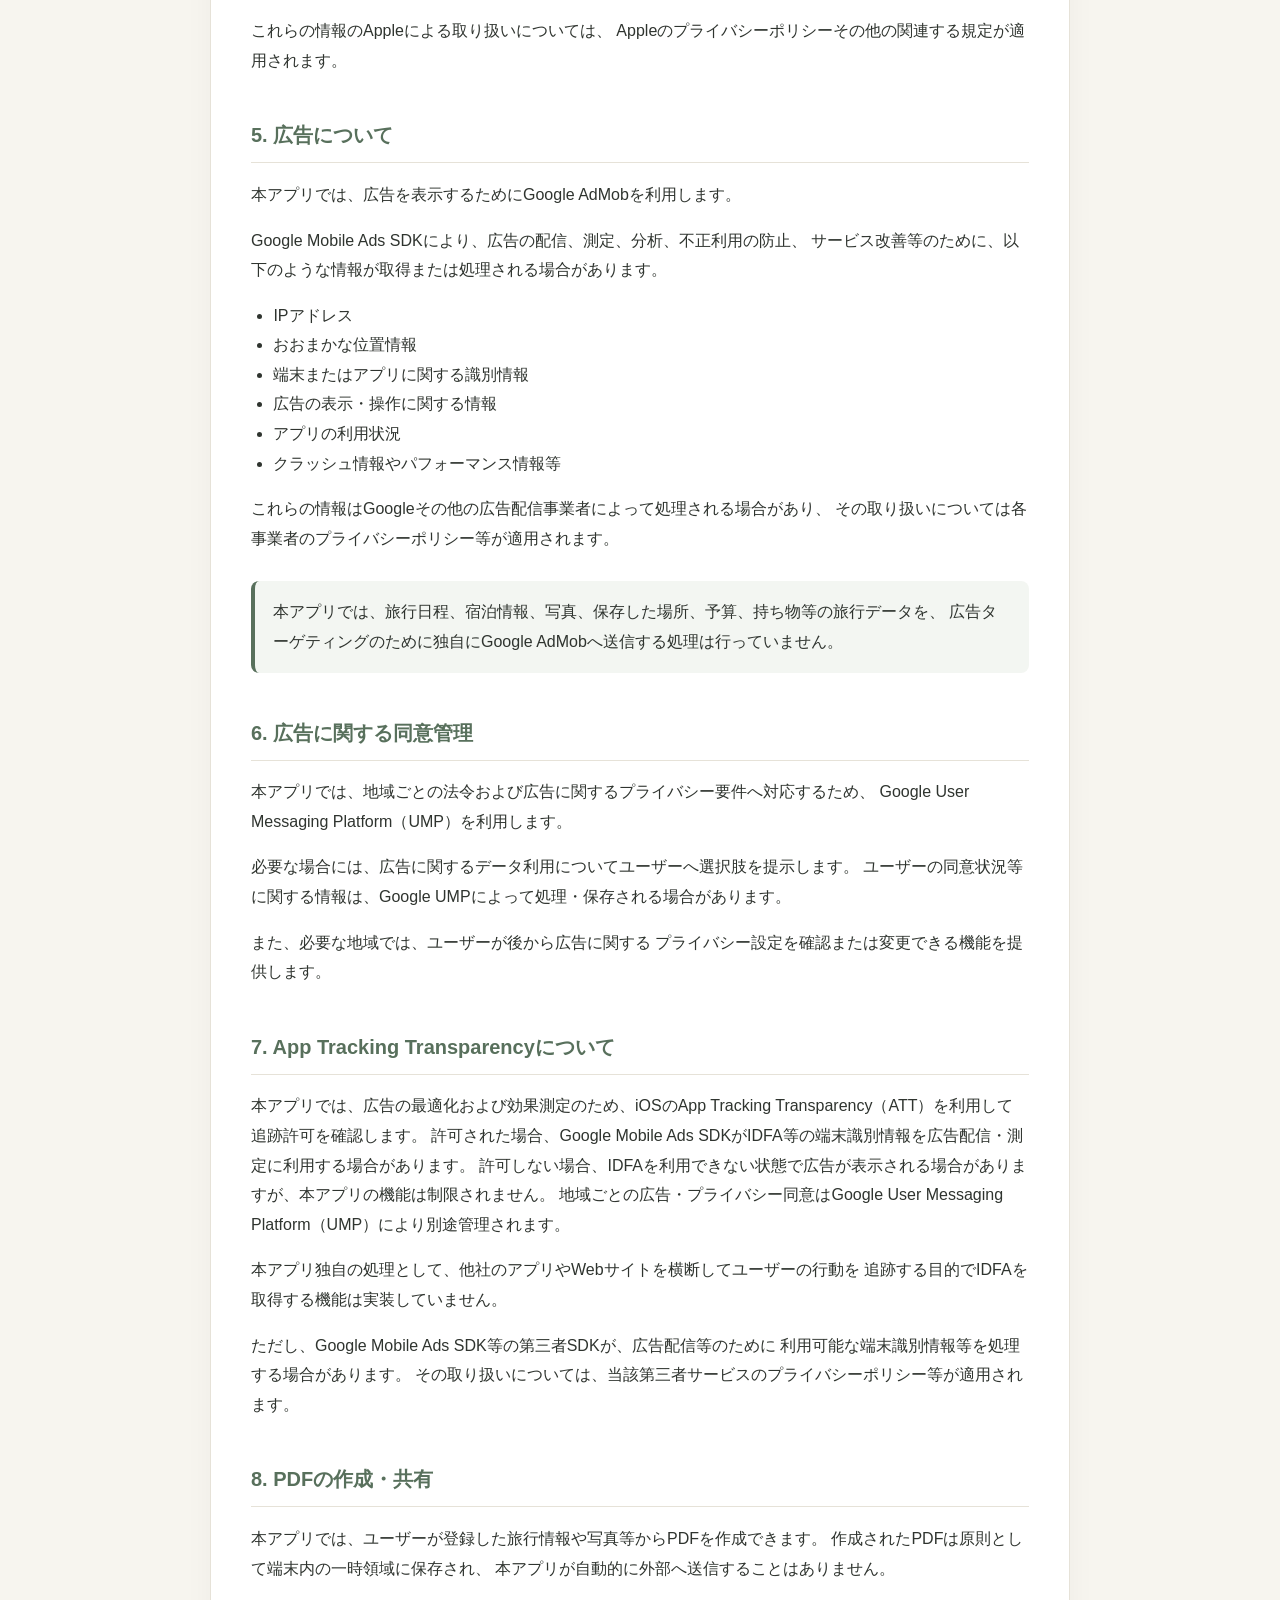
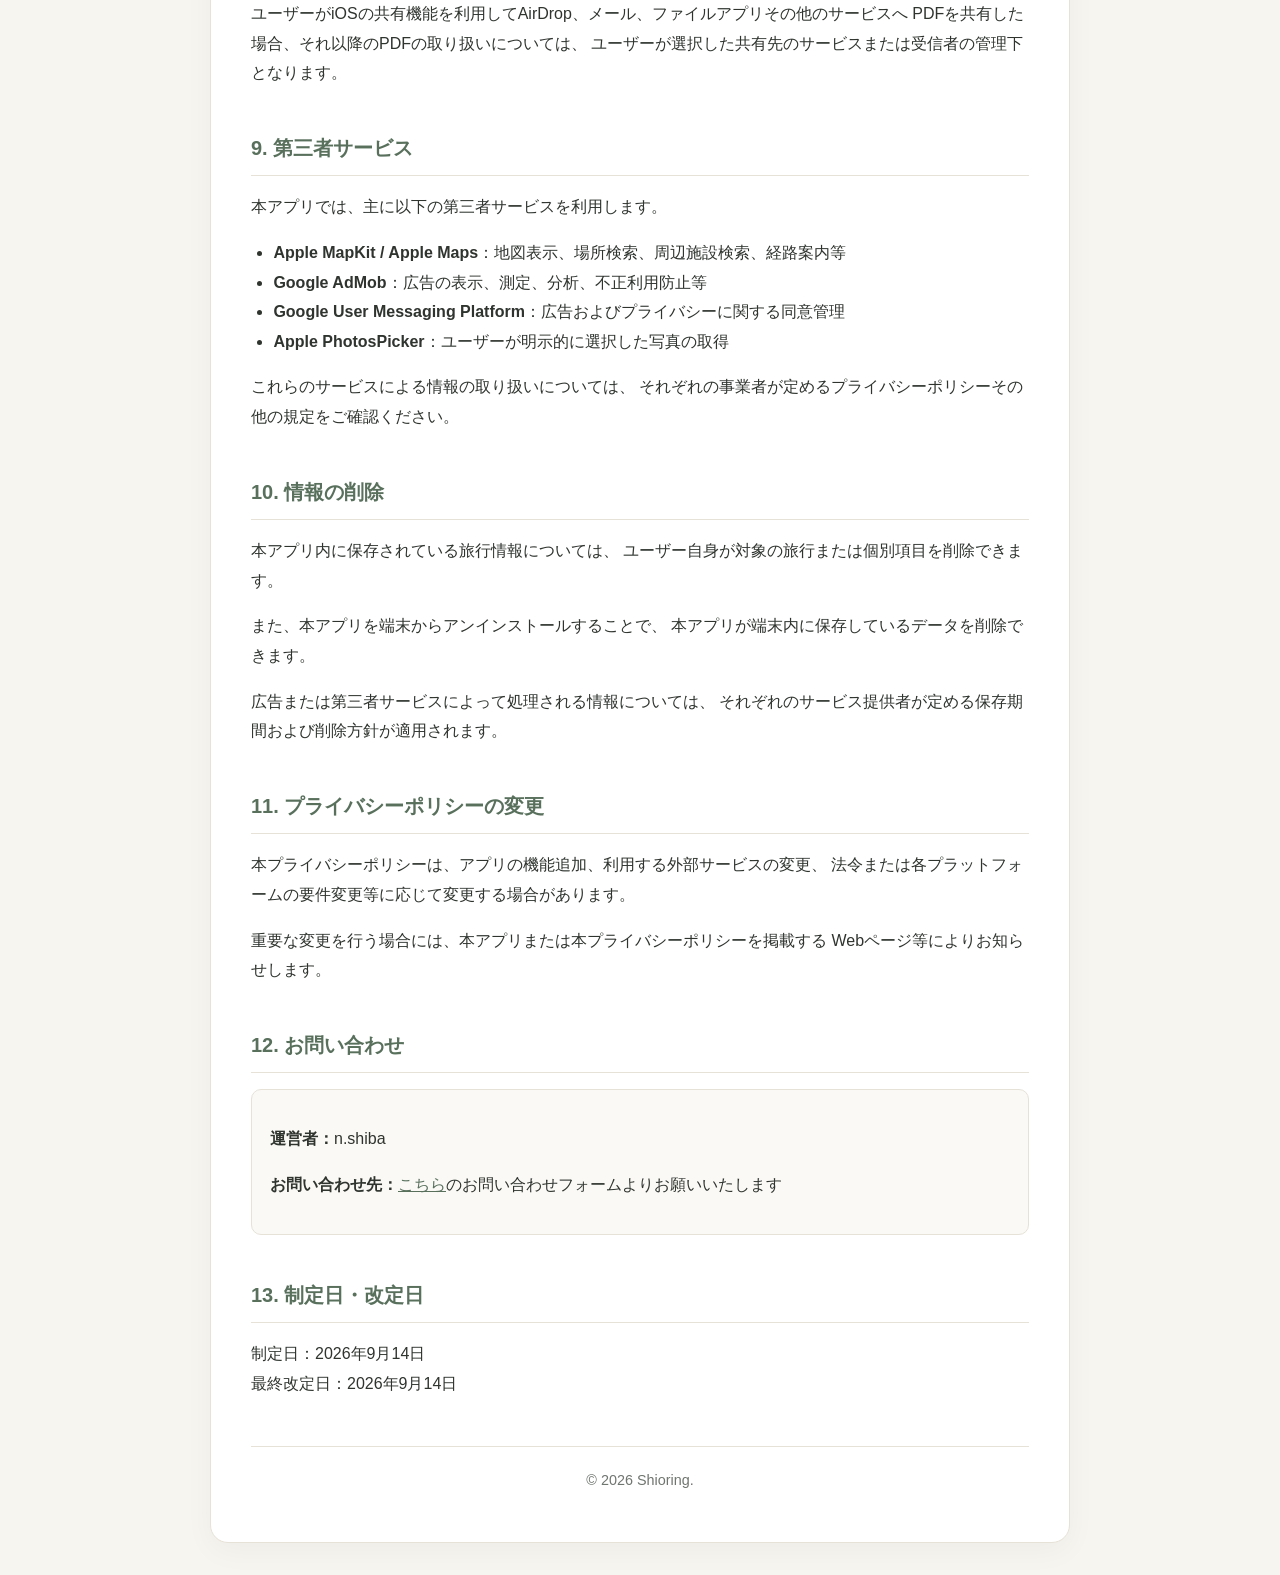
==== commit 6aea6441: "Update index.html" ====
--- a/index.html
+++ b/index.html
@@ -232,7 +232,10 @@
 
     <h2>7. App Tracking Transparencyについて</h2>
     <p>
-      本アプリは、App Tracking Transparency（ATT）による追跡許可の要求を行いません。
+      本アプリでは、広告の最適化および効果測定のため、iOSのApp Tracking Transparency（ATT）を利用して追跡許可を確認します。
+      許可された場合、Google Mobile Ads SDKがIDFA等の端末識別情報を広告配信・測定に利用する場合があります。
+      許可しない場合、IDFAを利用できない状態で広告が表示される場合がありますが、本アプリの機能は制限されません。
+      地域ごとの広告・プライバシー同意はGoogle User Messaging Platform（UMP）により別途管理されます。
     </p>
     <p>
       本アプリ独自の処理として、他社のアプリやWebサイトを横断してユーザーの行動を
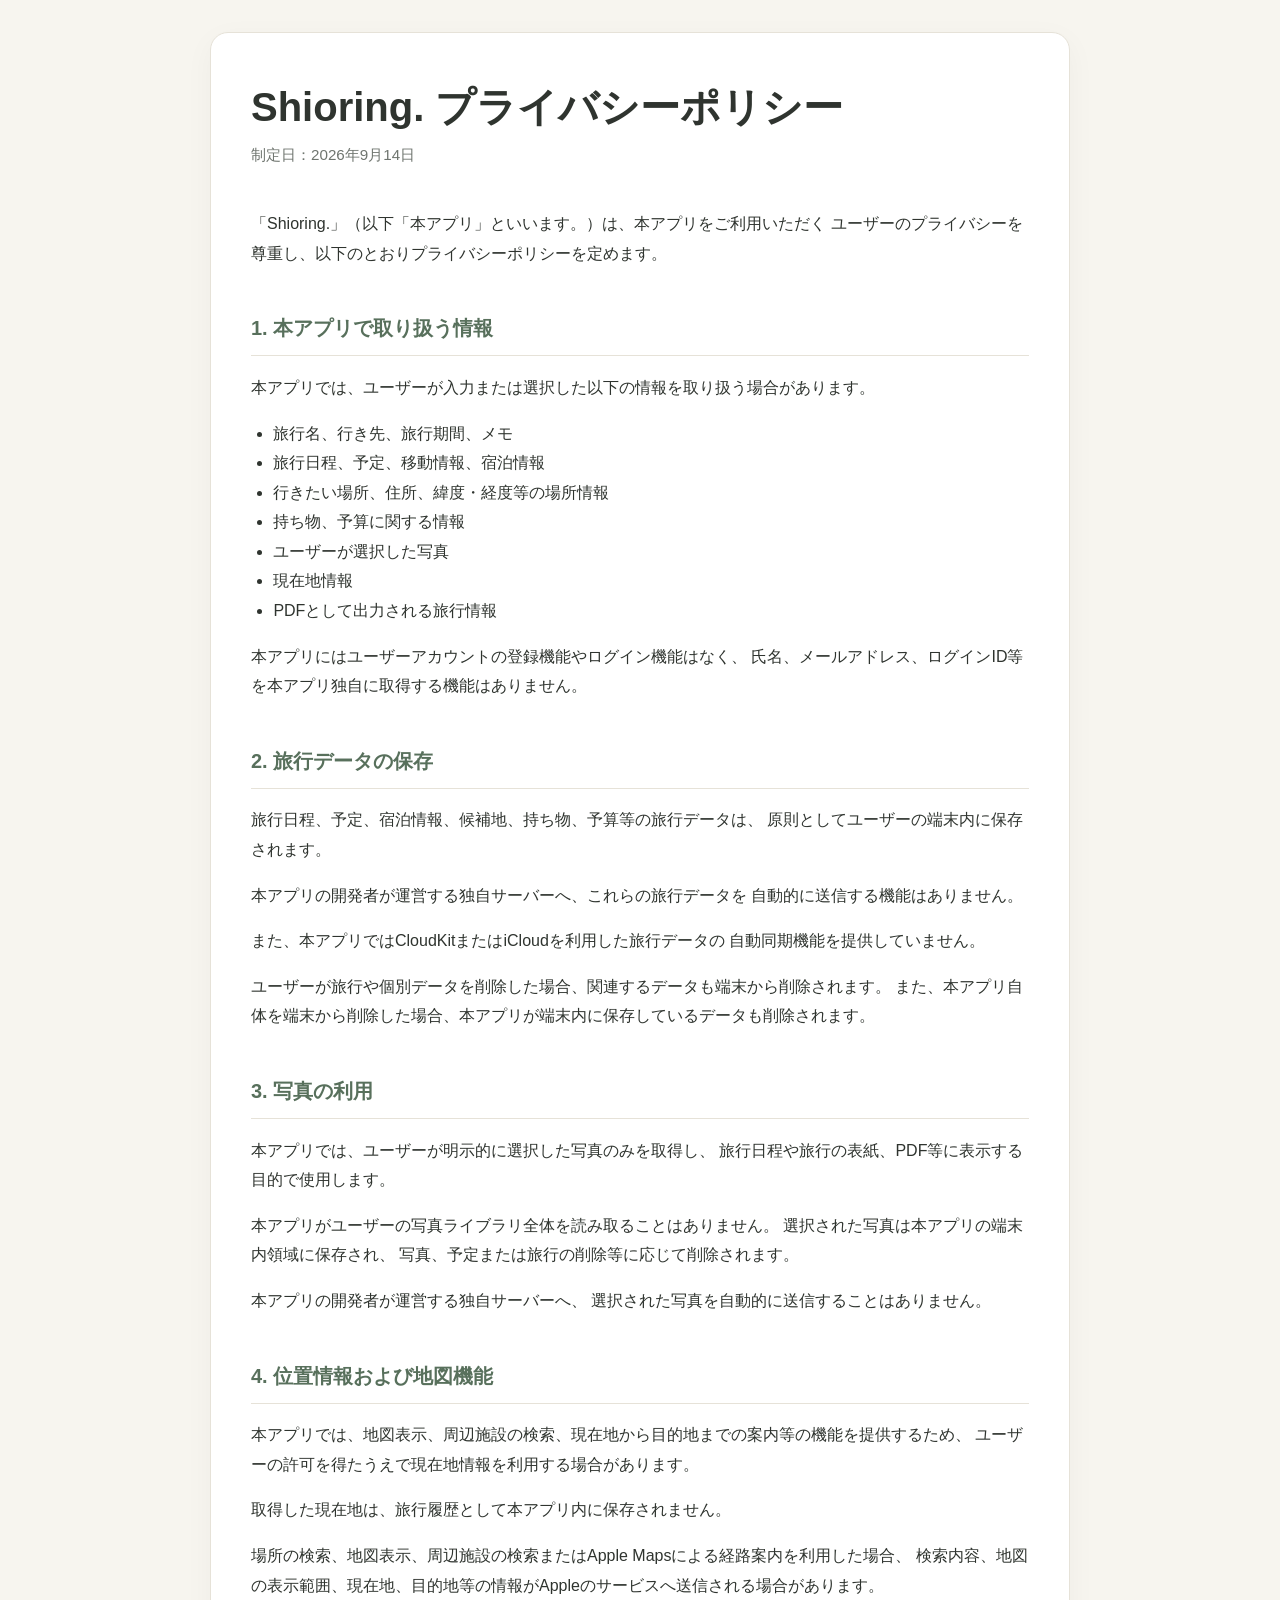
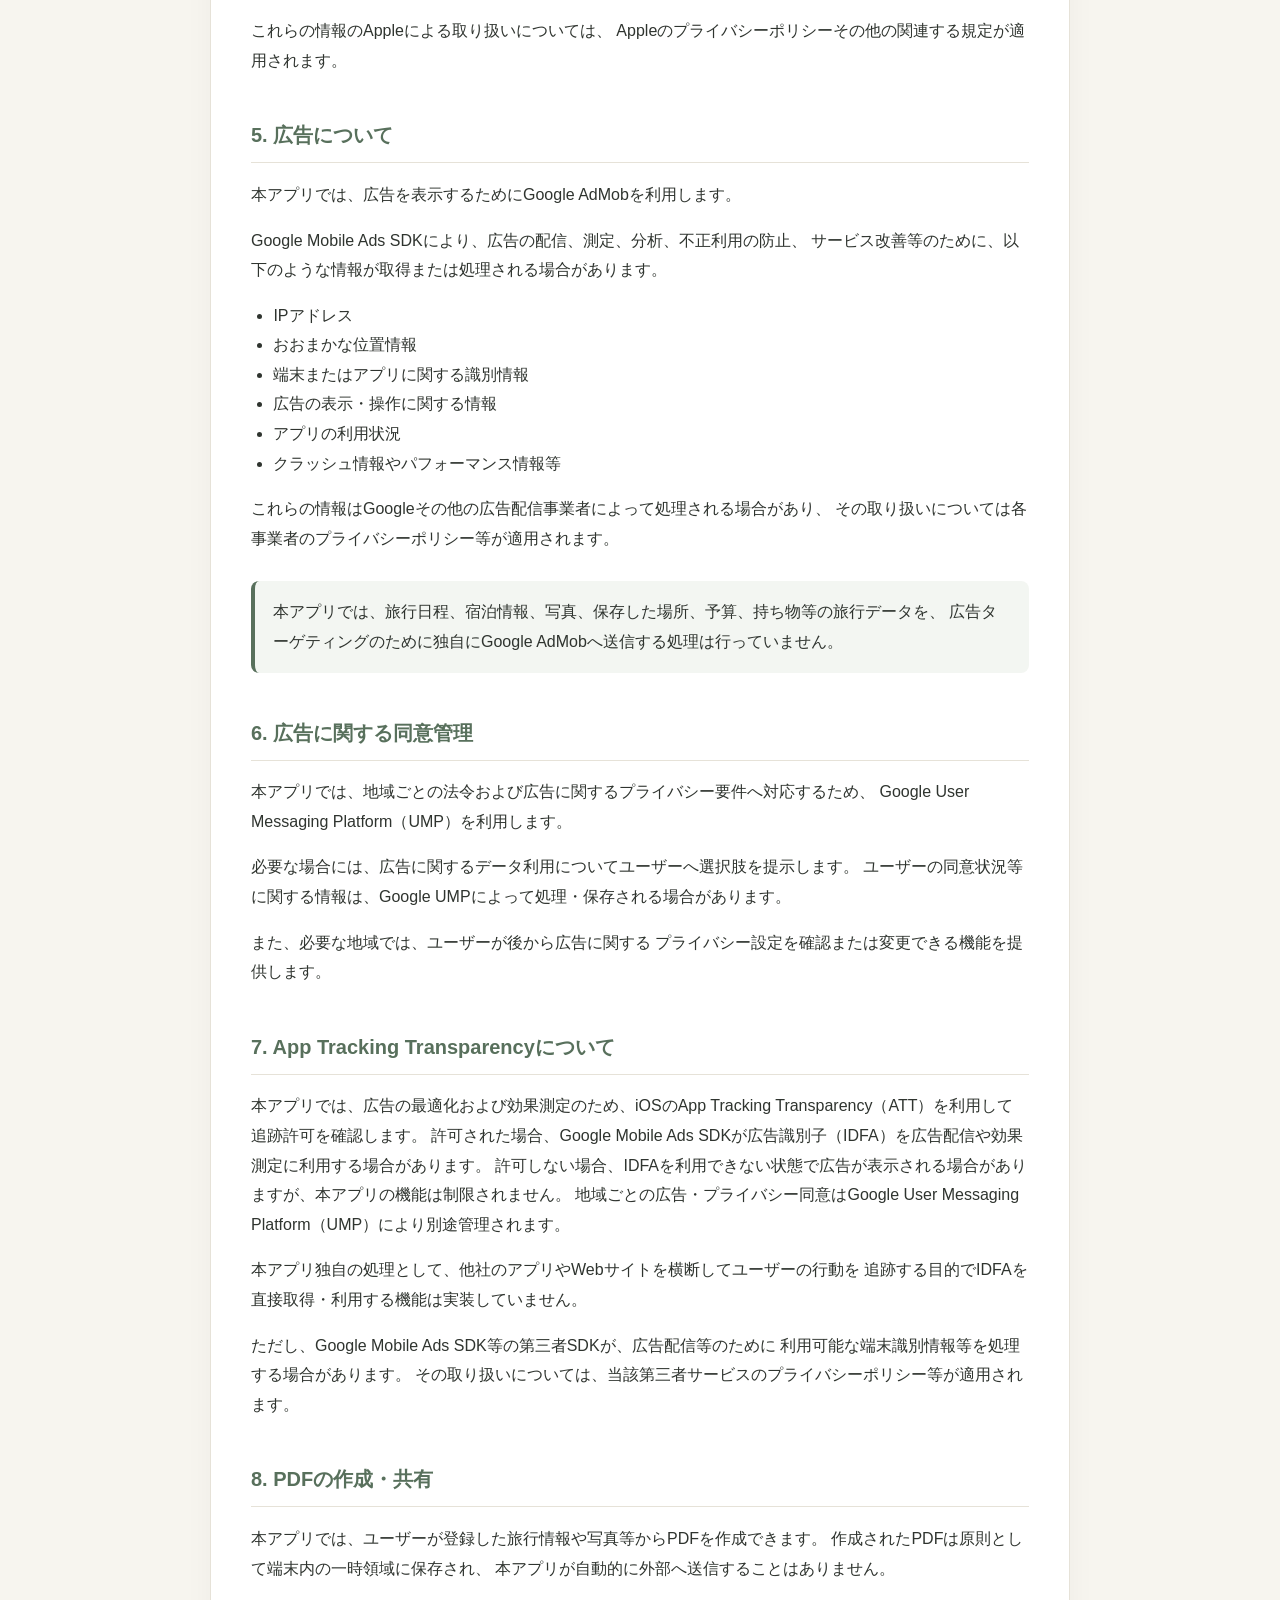
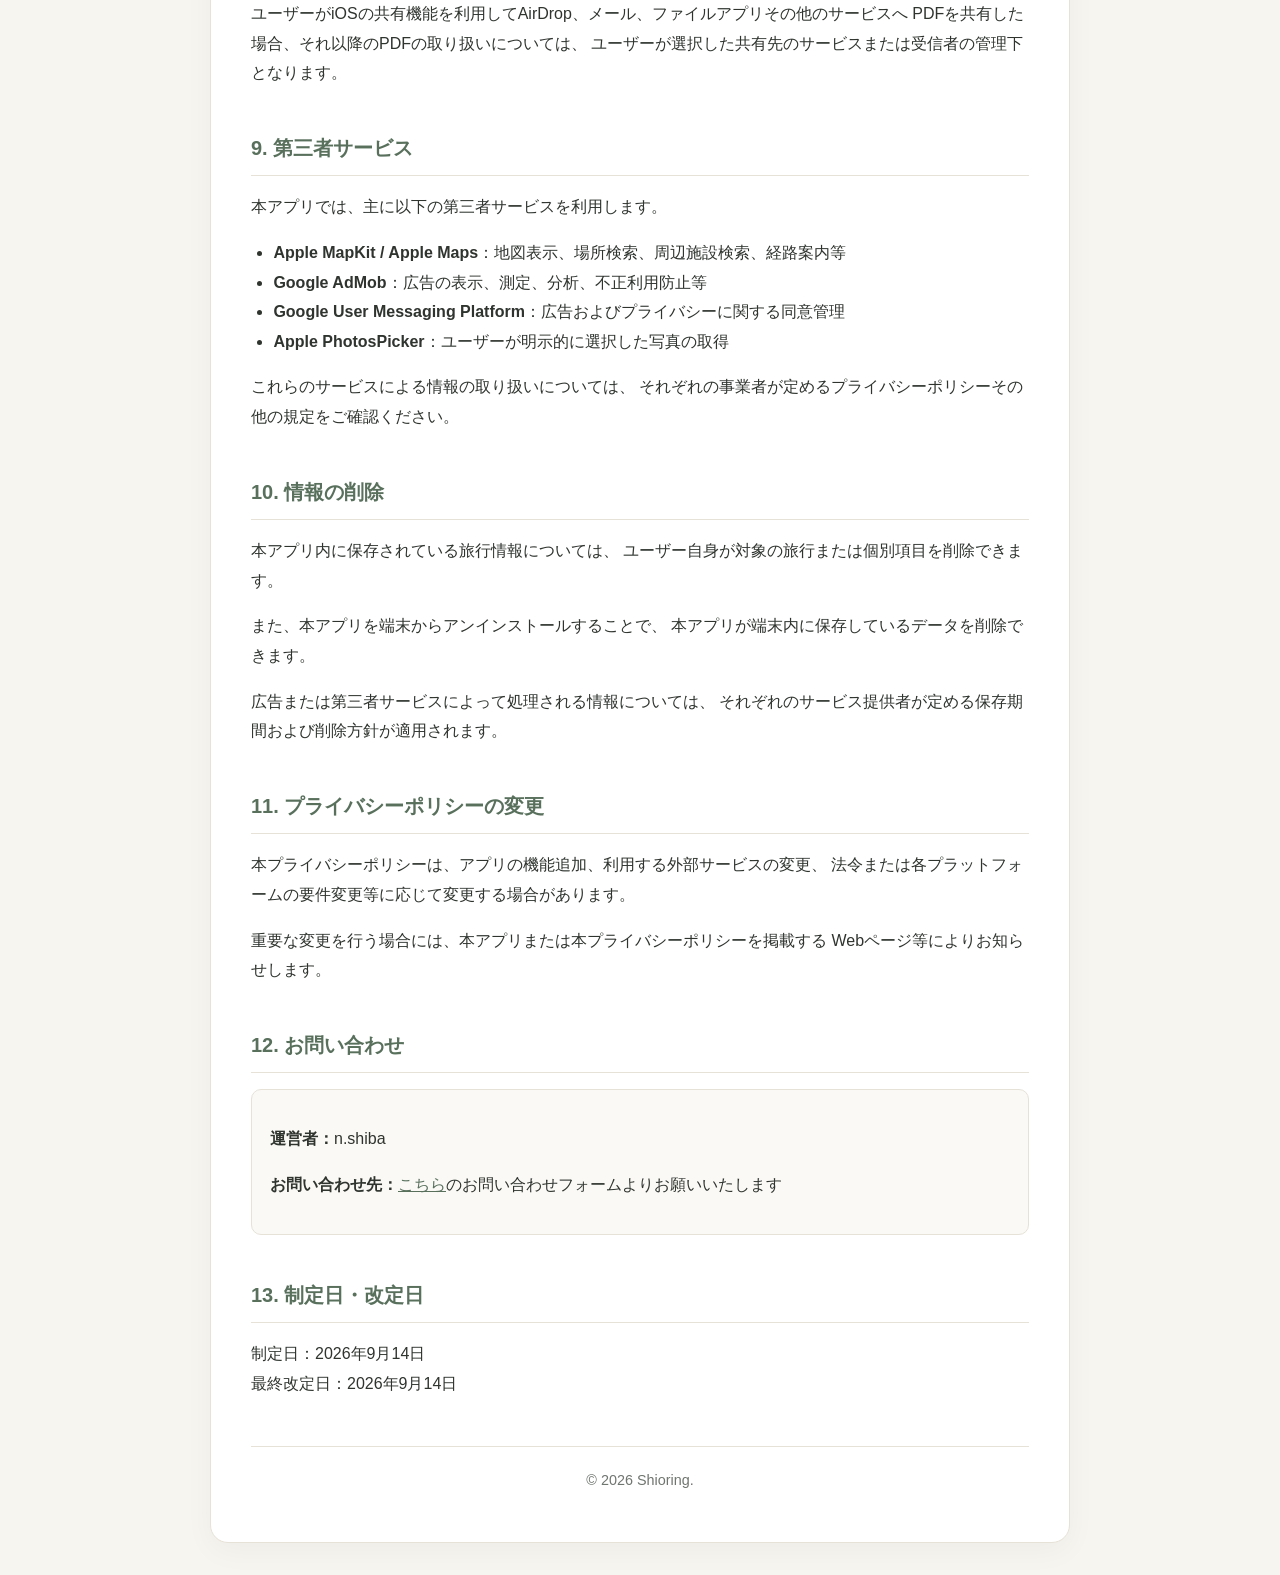
==== commit 3b55ca3f: "Update index.html" ====
--- a/index.html
+++ b/index.html
@@ -233,13 +233,13 @@
     <h2>7. App Tracking Transparencyについて</h2>
     <p>
       本アプリでは、広告の最適化および効果測定のため、iOSのApp Tracking Transparency（ATT）を利用して追跡許可を確認します。
-      許可された場合、Google Mobile Ads SDKがIDFA等の端末識別情報を広告配信・測定に利用する場合があります。
+      許可された場合、Google Mobile Ads SDKが広告識別子（IDFA）を広告配信や効果測定に利用する場合があります。
       許可しない場合、IDFAを利用できない状態で広告が表示される場合がありますが、本アプリの機能は制限されません。
       地域ごとの広告・プライバシー同意はGoogle User Messaging Platform（UMP）により別途管理されます。
     </p>
     <p>
       本アプリ独自の処理として、他社のアプリやWebサイトを横断してユーザーの行動を
-      追跡する目的でIDFAを取得する機能は実装していません。
+      追跡する目的でIDFAを直接取得・利用する機能は実装していません。
     </p>
     <p>
       ただし、Google Mobile Ads SDK等の第三者SDKが、広告配信等のために
